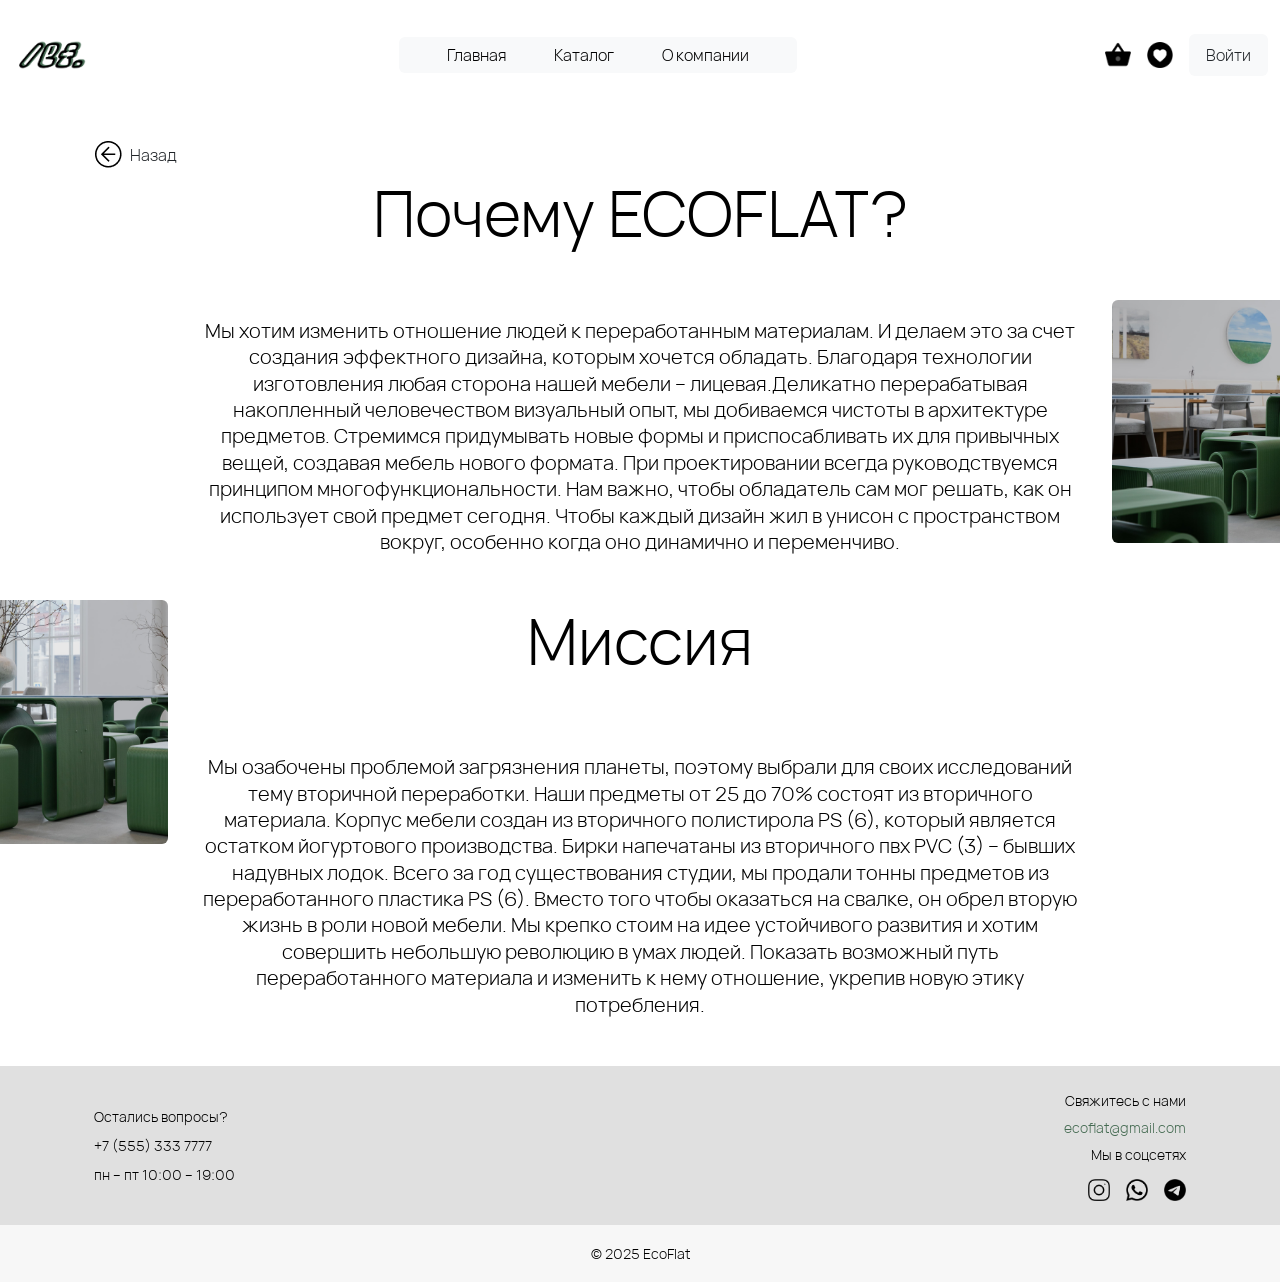
==== aboutcompany.html @ 4c018e6f "Add files via upload" ====
<!DOCTYPE html>
<html lang="ru">

<head>
  <meta charset="utf-8" />
  <meta name="viewport" content="width=device-width, initial-scale=1" />
  <title>Почему ECHO FLAT — EcoFlat</title>

  <link href="https://cdn.jsdelivr.net/npm/bootstrap@5.3.0/dist/css/bootstrap.min.css" rel="stylesheet">
  <link rel="stylesheet" href="aboutcompany.css">
</head>

<body>
  <header class="site-header">
    <div class="container align-items-center d-flex py-3 work-zone-header">

      <!-- ЛОГОТИП как Bootstrap-компонент -->
      <a href="index.html" class="">
        <img src="IMAGE/logo.png" alt="" class="logo">
      </a>

      <!-- НАВИГАЦИЯ: кнопки Bootstrap -->
      <div class="col d-flex justify-content-center">
        <ul class="gap-5 bg-light px-5 rounded-2 nav justify-content-center">
          <li class="nav-item">
            <a class="nav-link text-black" href="index.html">Главная</a>
          </li>
          <li class="nav-item">
            <a class="nav-link text-black " href="catalog.html">Каталог</a>
          </li>
          <li class="nav-item">
            <a class="nav-link text-black " href="aboutcompany.html">О компании</a>
          </li>
        </ul>
      </div>

      <!-- ПРАВАЯ ЧАСТЬ: кнопка "Войти" как компонент Bootstrap -->
      <div class="col-auto nav-right">
        <div class="d-flex gap-3 align-items-center">
          <img src="IMAGE/I1.png" alt="" class="icon">
          <img src="IMAGE/I2.png" alt="" class="icon">

          <button class="btn btn-gray-hover bg-light px-3 py-2" type="button">Войти</button>
        </div>
      </div>

    </div>
  </header>

  <!-- КНОПКА НАЗАД -->
  <div class="container mt-4">
    <a href="index.html" class="btn bg-transparent d-inline-flex align-items-center">
      <img src="IMAGE/back.png" alt="" class="back-icon me-2">
      <span class="back-text">Назад</span>
    </a>
  </div>

  <main class="container align-items-center d-flex flex-column">

    <h1 class="section-title">Почему ECOFLAT?</h1>

    <p class="section-text">
      Мы хотим изменить отношение людей к переработанным материалам. И делаем это за счет создания эффектного дизайна,
      которым
      хочется обладать. Благодаря технологии изготовления любая сторона нашей мебели – лицевая.Деликатно перерабатывая
      накопленный
      человечеством визуальный опыт, мы добиваемся чистоты в архитектуре предметов. Стремимся придумывать новые формы и
      приспосабливать
      их для привычных вещей, создавая мебель нового формата. При проектировании всегда руководствуемся принципом
      многофункциональности.
      Нам важно, чтобы обладатель сам мог решать, как он использует свой предмет сегодня. Чтобы каждый дизайн жил в
      унисон
      с пространством вокруг, особенно когда оно динамично и переменчиво.

    <h2 class="section-title second mt-5">Миссия</h2>

    <p class="section-text">
      Мы озабочены проблемой загрязнения планеты, поэтому выбрали для своих исследований тему вторичной
      переработки. Наши предметы от 25 до 70% состоят из вторичного материала. Корпус мебели создан из вторичного
      полистирола PS (6), который является остатком йогуртового производства. Бирки напечатаны из вторичного пвх PVC (3)
      – бывших
      надувных лодок. Всего за год существования студии, мы продали тонны предметов из переработанного пластика PS (6).
      Вместо того чтобы оказаться на свалке, он обрел вторую жизнь в роли новой мебели. Мы крепко стоим на идее
      устойчивого
      развития и хотим совершить небольшую революцию в умах людей. Показать возможный путь переработанного материала и
      изменить
      к нему отношение, укрепив новую этику потребления.
    </p>

  </main>

  <div class="floating-image4">
    <img src="IMAGE/pic4.png" alt="" class="rounded-image rounded-2">
  </div>

  <div class="floating-image5">
    <img src="IMAGE/pic5.png" alt="" class="rounded-image rounded-2">
  </div>


  <footer class="site-footer mt-5">
    <div class="footer-band">
      <div class="container">
        <div class="row align-items-center footer-inner py-4">

          <div class="col-md-6 footer-col footer-left">
            <div class="footer-item">Остались вопросы?</div>
            <div class="footer-item">+7 (555) 333 7777</div>
            <div class="footer-item">пн – пт 10:00 – 19:00</div>
          </div>

          <div class="col-md-6 footer-col footer-right text-md-end mt-3 mt-md-0">
            <div class="footer-item">Свяжитесь с нами</div>
            <div class="footer-item email">ecoflat@gmail.com</div>
            <div class="footer-item">Мы в соцсетях</div>
            <div class="socials d-inline-flex gap-3 mt-2">
              <img src="IMAGE/inst.png" alt="" class="social-icon">
              <img src="IMAGE/w.png" alt="" class="social-icon">
              <img src="IMAGE/tg.png" alt="" class="social-icon">
            </div>
          </div>

        </div>
      </div>
    </div>

    <div class="copy">© 2025 EcoFlat</div>
  </footer>

  <script src="https://cdn.jsdelivr.net/npm/bootstrap@5.3.0/dist/js/bootstrap.bundle.min.js"></script>
</body>

</html>
---- aboutcompany.css ----
* { box-sizing: border-box; margin: 0; padding: 0; }

@font-face {
  font-family: "Vela Sans GX";
  src: url("fonts/VelaSans-Light.ttf") format("truetype");
  font-weight: 300;
}

body {
  font-family: "Vela Sans GX", sans-serif;
  font-weight: 300;
  color: #000;
  background: #fff;
  background-size: 1920px 1060px;
  position: relative;
}


.site-header { background: #ffffff; }
.work-zone-header { max-width: 1360px; margin-left: auto; margin-right: auto; }

.logo {
  width: 78px;
  height: 78px;
  border-radius: 50%;
  border: 3px solid transparent;
  transition: border-color .2s ease;
}
.logo:hover { border-color: #456B52; }

.nav-center {
  min-width: 420px;
  height: 44px;
  background: rgba(0,0,0,0.12);
  border-radius: 10px;

  display: flex;
  justify-content: center;
  align-items: center;
  gap: 36px;

  padding: 0 18px;


  flex-shrink: 1;
  min-width: 0;
}
.nav-center:hover { background: #c2c2c2;; }

.nav-link {
  font-size: 16px;
  text-decoration: none;
  color: #000;
  padding: 6px 0;
  transition: .2s ease;
}
.nav-link:hover { color: #456B52; }

.nav-right {
  white-space: nowrap;
  flex-shrink: 0;
}
.nav-right-inner {
  display: flex;
  align-items: center;
  gap: 16px;
  white-space: nowrap;
  flex-shrink: 0;
}

.icon {
  width: 26px;
  height: 26px;
  object-fit: contain;
  flex-shrink: 0;
}

.btn-login {
  background: rgba(0,0,0,0.12);
  border: none;
  padding: 8px 14px;
  border-radius: 10px;
  cursor: pointer;
  color: #000;
  transition: .18s ease;
  flex-shrink: 0;
}
.btn-login:hover {
  background: #c2c2c2;;
  color: #456B52;
}

/*MAIN*/

.section-title {
  font-size: 64px;
  text-align: center;
  max-width: 1130px;
  font-weight: 300;
}

.section-text {
  font-size: 20px;
  text-align: center;
  max-width: 1130px;
  line-height: 1.32;
  margin: 58px 120px 0;
}

.section-title.second { margin-top: 58px; }
.section-title.second + .section-text { margin-top: 66px; }

.footer-band { background: #E0E0E0; }
.footer-inner { max-width: 1360px; margin: 0 auto; }
.footer-col { display: flex; flex-direction: column; gap: 8px; font-size: 14px; }
.footer-col .email { color: #456B52; }
.social-icon { width: 22px; height: 22px; }

.footer-right {
  display: flex;
  flex-direction: column;
  align-items: flex-end;
  gap: 6px;
}

.socials { display: flex; gap: 12px; }

.copy {
  text-align: center;
  padding: 18px 0;
  font-size: 14px;
  background: #f7f7f7;
}


.floating-image4, .floating-image5 {
  position: absolute;
  z-index: -1;
}

.rounded-image {
  width: 460px;
  height: auto;
  object-fit: contain;
}
.floating-image4 {
  top: 600px;
  left: -10%;
}

.floating-image5 {
  top: 300px;
  right: -10%;
}


@media (max-width: 1600px) {
  .rounded-image {
    width: 360px;
  }
  .floating-image4 {
    left: -15%;
  }
  .floating-image5 {
    right: -15%;
  }
}

@media (max-width: 800px) {
  .rounded-image {
    width: 260px;
  }

  .floating-image4 {
    left: -20%;

  }

  .floating-image5 {
    right: -20%;

  }
}
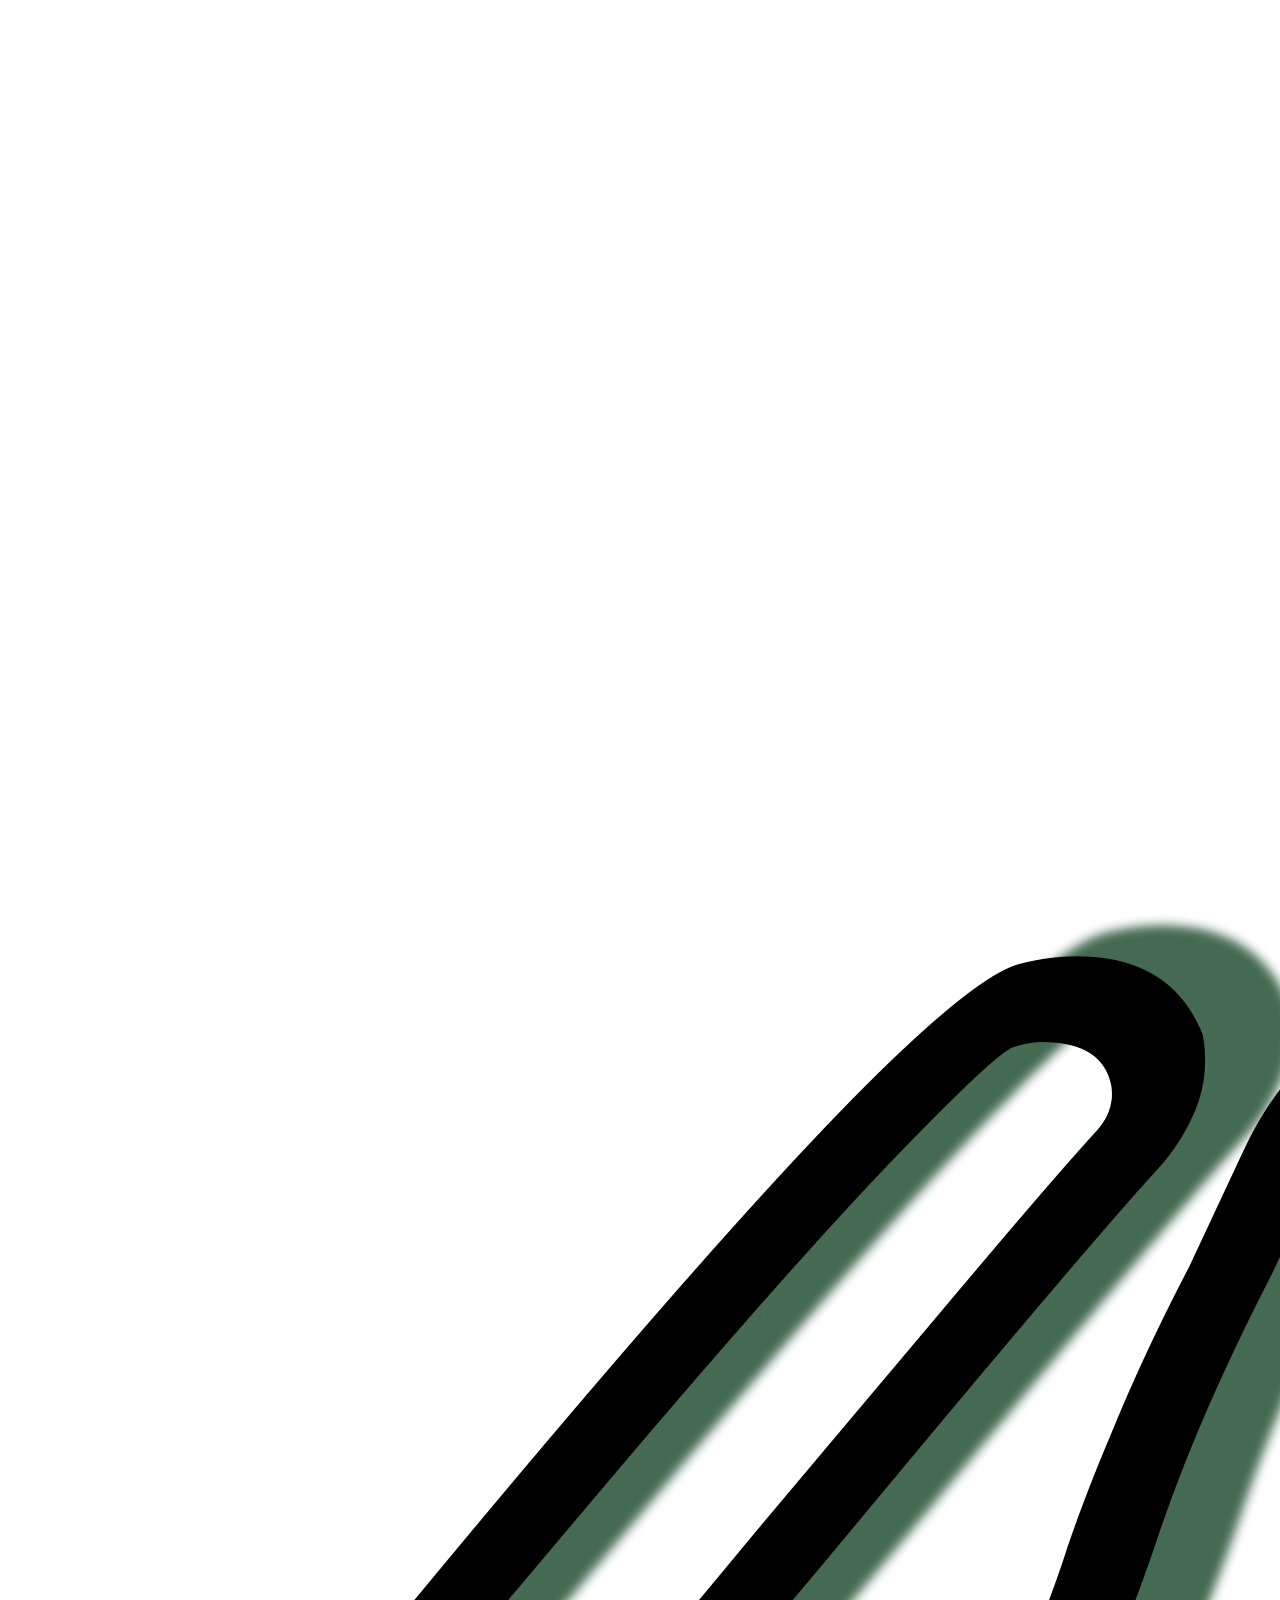
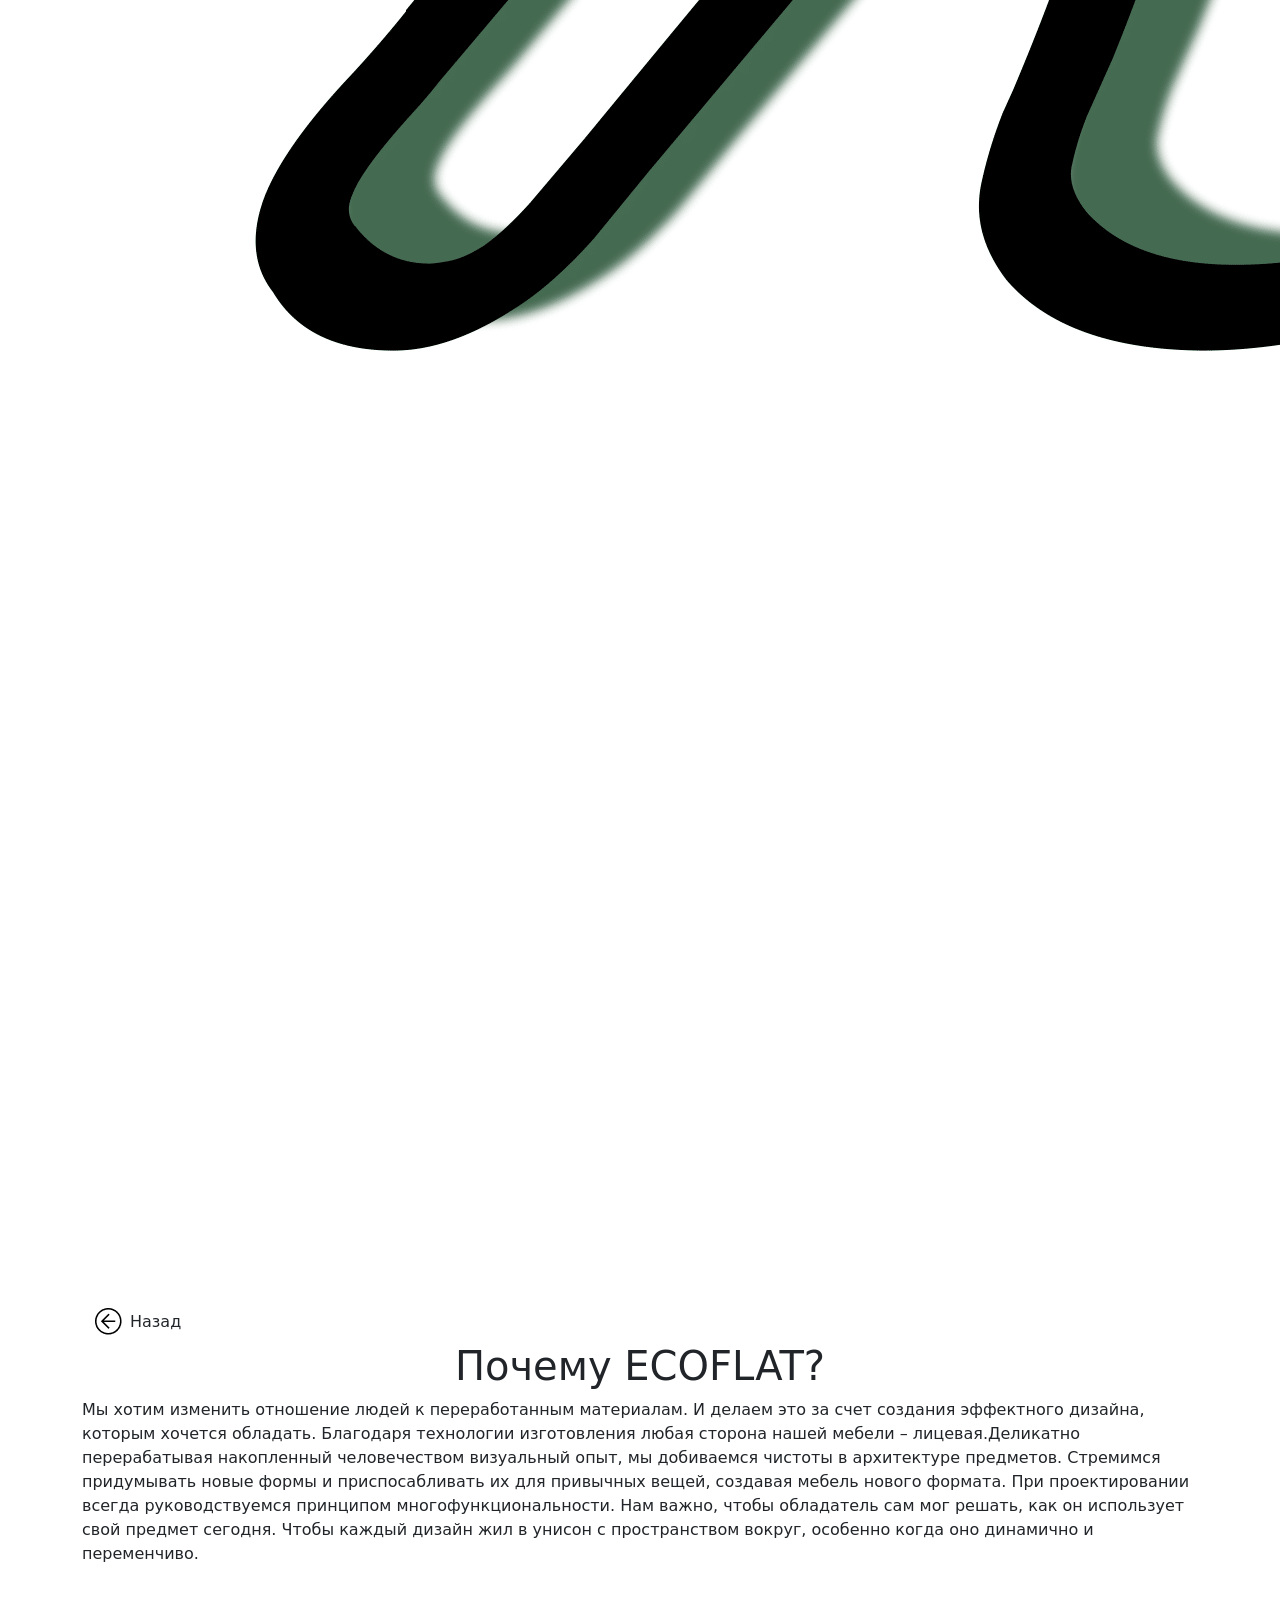
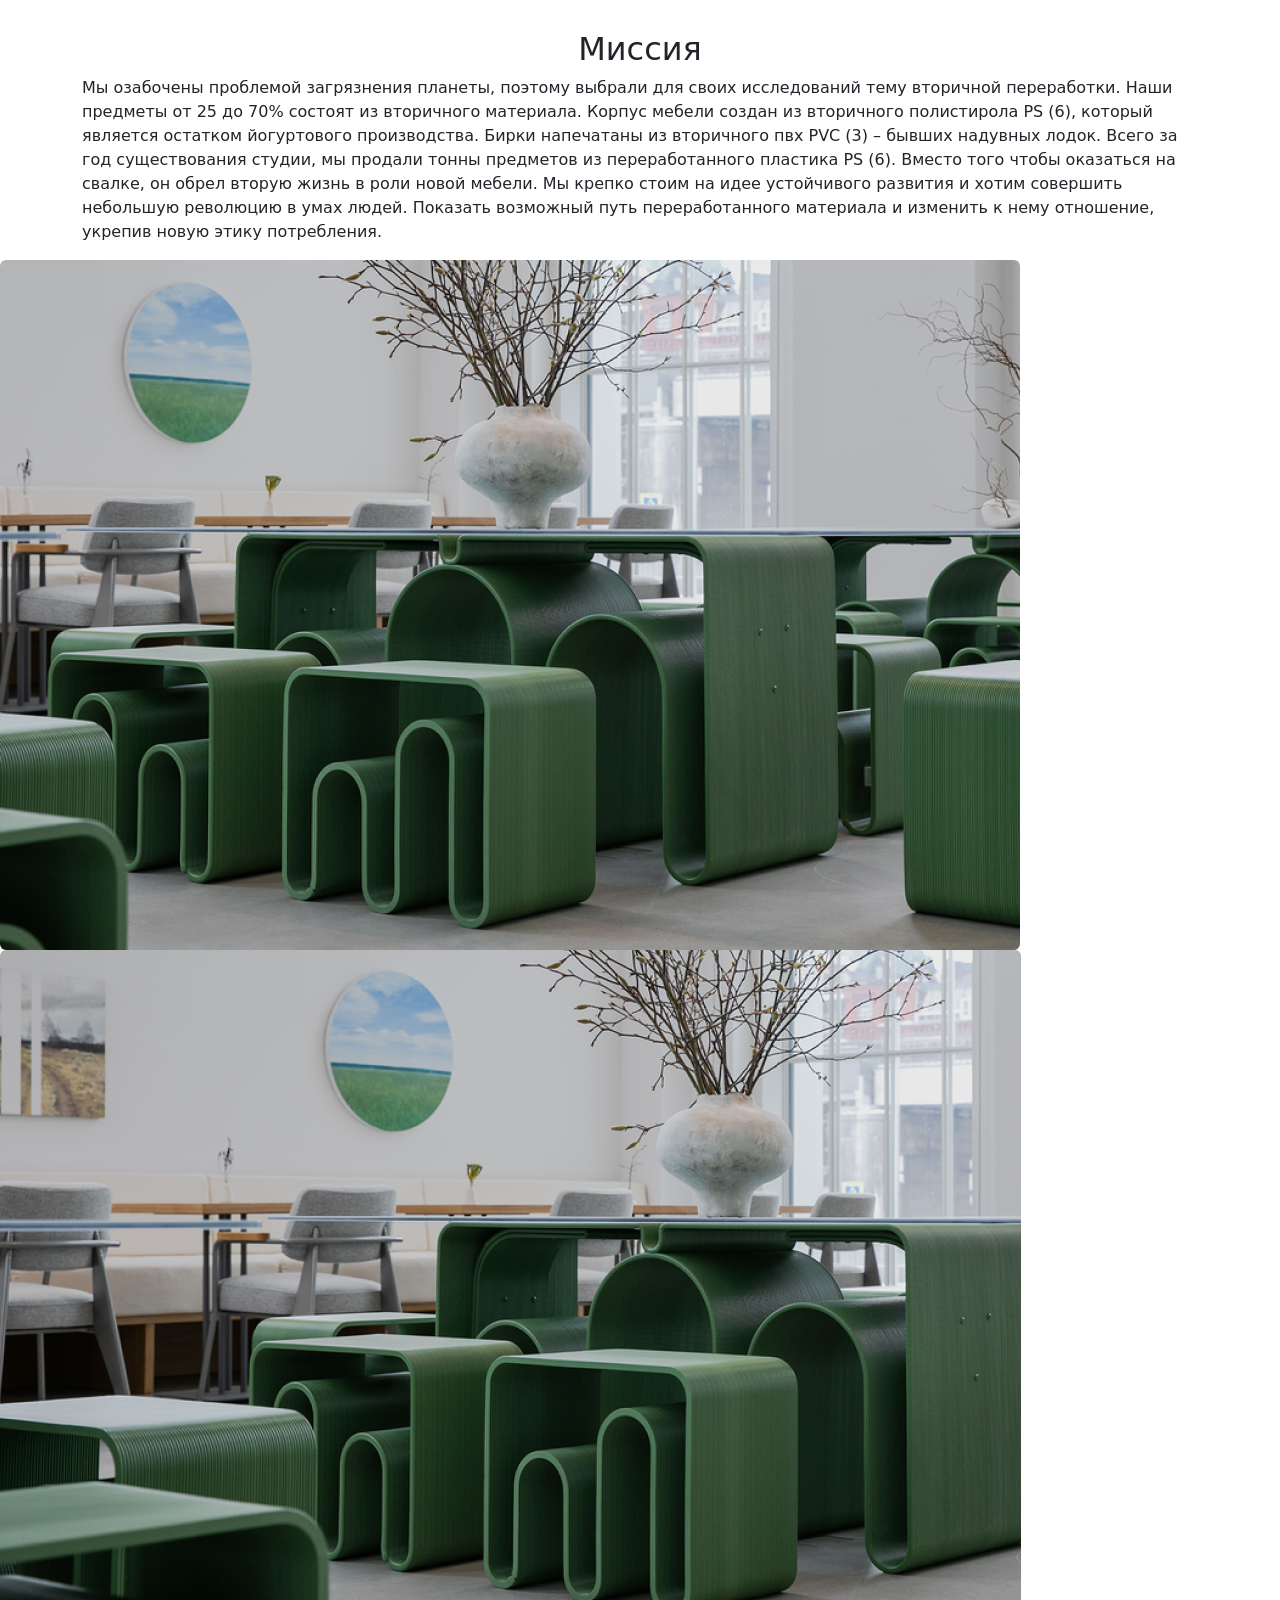
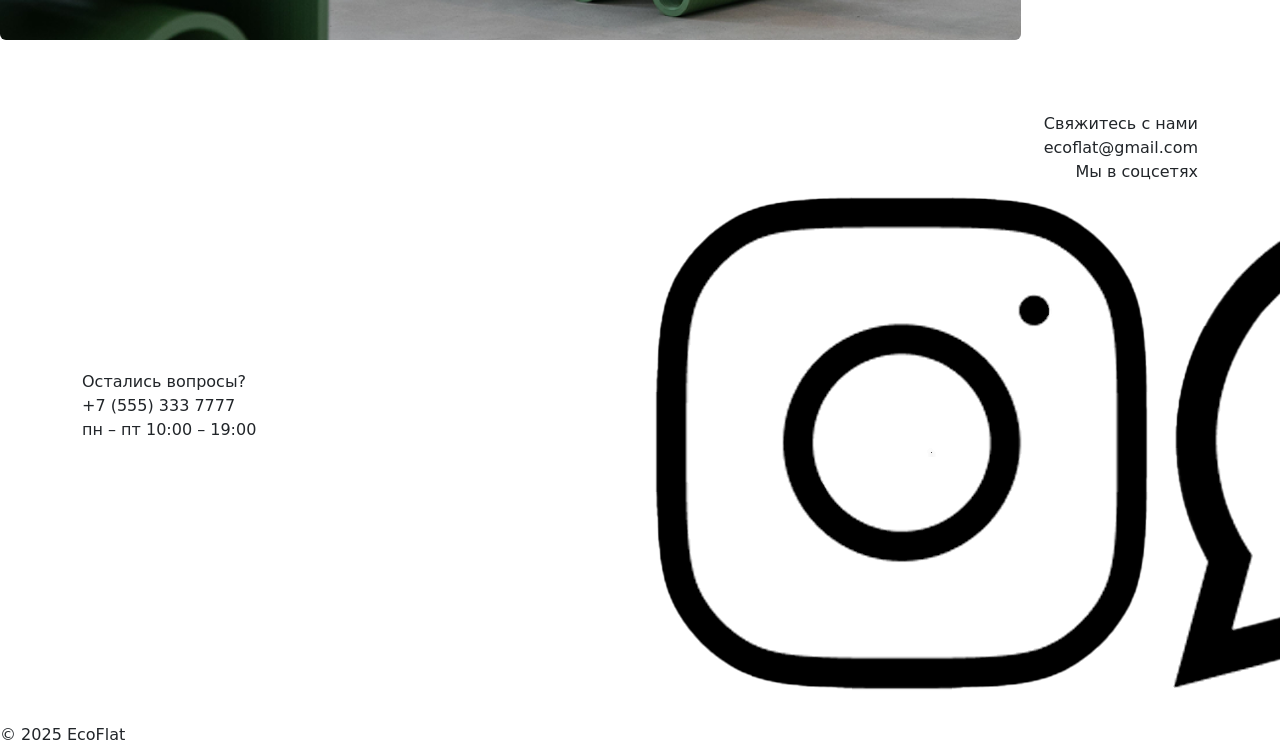
==== commit 3d0c7fac: "Update aboutcompany.html" ====
--- a/aboutcompany.html
+++ b/aboutcompany.html
@@ -2,24 +2,22 @@
 <html lang="ru">
 
 <head>
-  <meta charset="utf-8" />
-  <meta name="viewport" content="width=device-width, initial-scale=1" />
+  <meta charset="utf-8">
+  <meta name="viewport" content="width=device-width, initial-scale=1">
   <title>Почему ECHO FLAT — EcoFlat</title>
 
   <link href="https://cdn.jsdelivr.net/npm/bootstrap@5.3.0/dist/css/bootstrap.min.css" rel="stylesheet">
-  <link rel="stylesheet" href="aboutcompany.css">
+  <link rel="stylesheet" href="style/aboutcompany.css">
 </head>
 
 <body>
   <header class="site-header">
     <div class="container align-items-center d-flex py-3 work-zone-header">
 
-      <!-- ЛОГОТИП как Bootstrap-компонент -->
       <a href="index.html" class="">
         <img src="IMAGE/logo.png" alt="" class="logo">
       </a>
 
-      <!-- НАВИГАЦИЯ: кнопки Bootstrap -->
       <div class="col d-flex justify-content-center">
         <ul class="gap-5 bg-light px-5 rounded-2 nav justify-content-center">
           <li class="nav-item">
@@ -34,7 +32,6 @@
         </ul>
       </div>
 
-      <!-- ПРАВАЯ ЧАСТЬ: кнопка "Войти" как компонент Bootstrap -->
       <div class="col-auto nav-right">
         <div class="d-flex gap-3 align-items-center">
           <img src="IMAGE/I1.png" alt="" class="icon">
@@ -47,7 +44,6 @@
     </div>
   </header>
 
-  <!-- КНОПКА НАЗАД -->
   <div class="container mt-4">
     <a href="index.html" class="btn bg-transparent d-inline-flex align-items-center">
       <img src="IMAGE/back.png" alt="" class="back-icon me-2">
@@ -130,4 +126,4 @@
   <script src="https://cdn.jsdelivr.net/npm/bootstrap@5.3.0/dist/js/bootstrap.bundle.min.js"></script>
 </body>
 
-</html>+</html>
